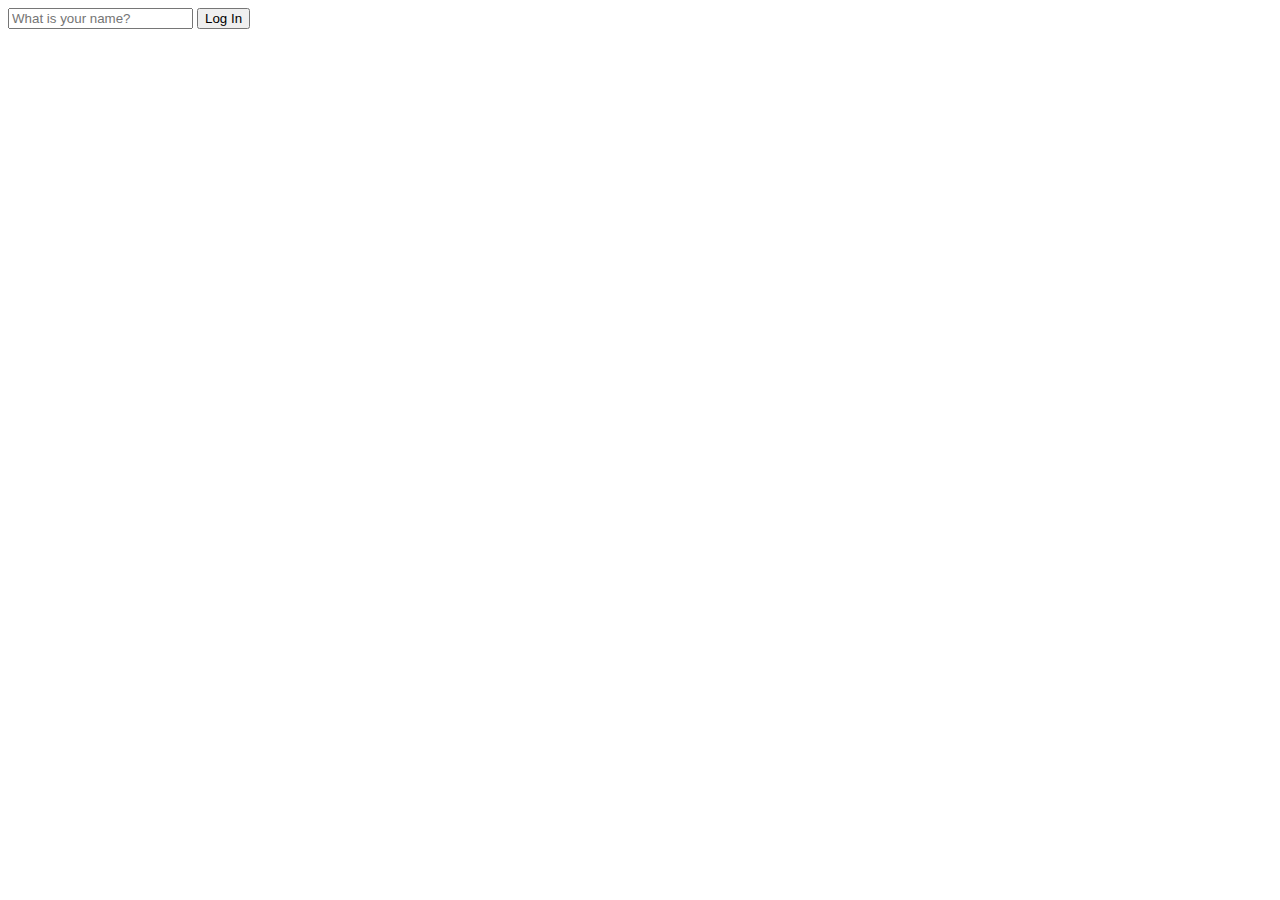
==== momentum/index.html @ 4f6c20a8 "19" ====
<!DOCTYPE html>
<html lang="en">
<head>
    <meta charset="UTF-8">
    <meta http-equiv="X-UA-Compatible" content="IE=edge">
    <meta name="viewport" content="width=device-width, initial-scale=1.0">
    <link rel="stylesheet" href="style.css">
    <title>Momentum App</title>
</head>
<body>
  <form id="login-form" class="hidden">
    <input 
    required 
    maxlength="15"
    type="text" 
    placeholder="What is your name?" />
    <button> Log In</button>
  </form>
  <h1 id="greeting" class="hidden"></h1>
  <script src="app.js"></script>
</body>
</html>
---- momentum/style.css ----
.hidden {
    display: none;
}
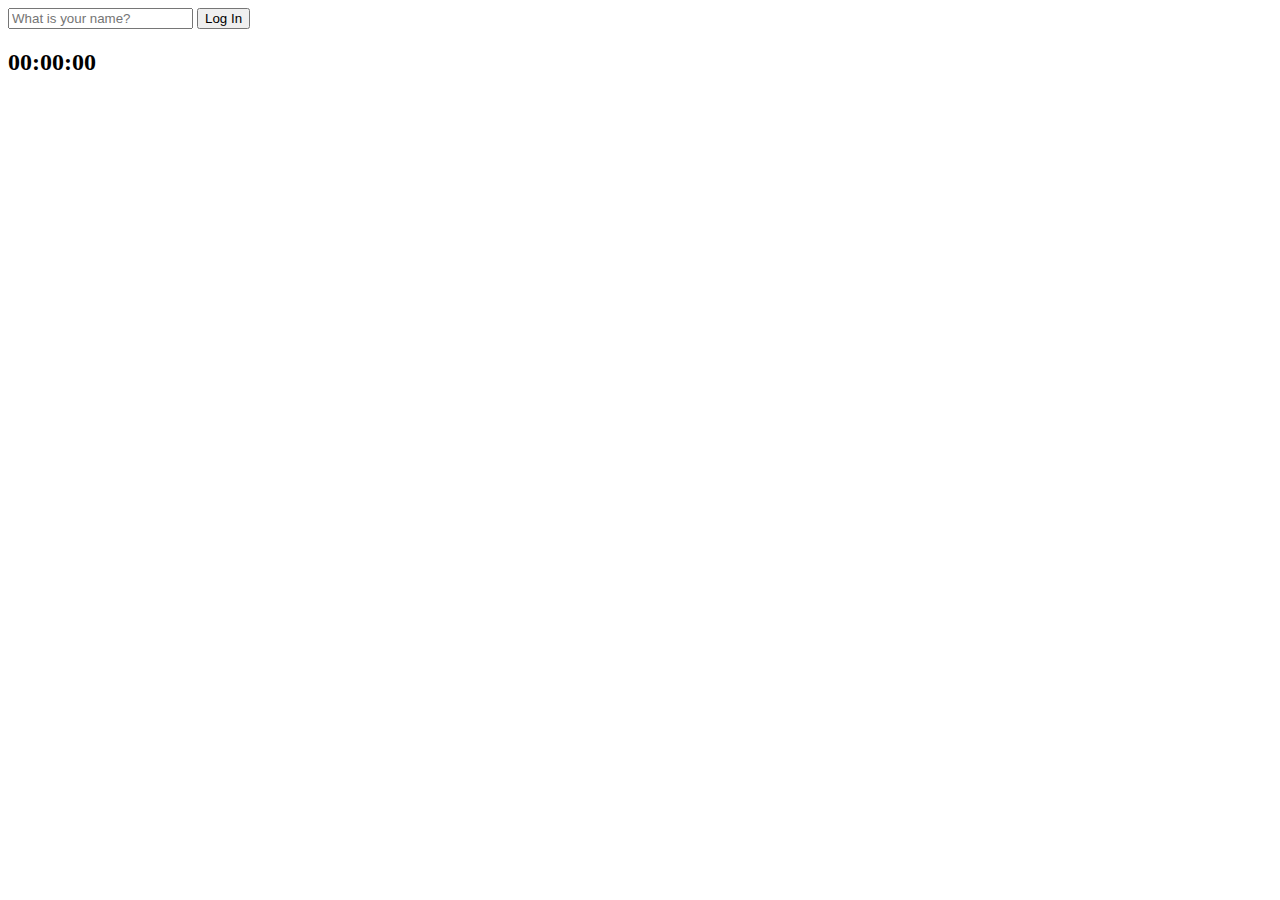
==== commit 2327f824: "21" ====
--- a/momentum/index.html
+++ b/momentum/index.html
@@ -16,7 +16,9 @@
     placeholder="What is your name?" />
     <button> Log In</button>
   </form>
+  <h2 id="clock">00:00:00</h2>
   <h1 id="greeting" class="hidden"></h1>
-  <script src="app.js"></script>
+  <script src="js/greetings.js"></script>
+  <script src="js/clock.js"></script>
 </body>
 </html>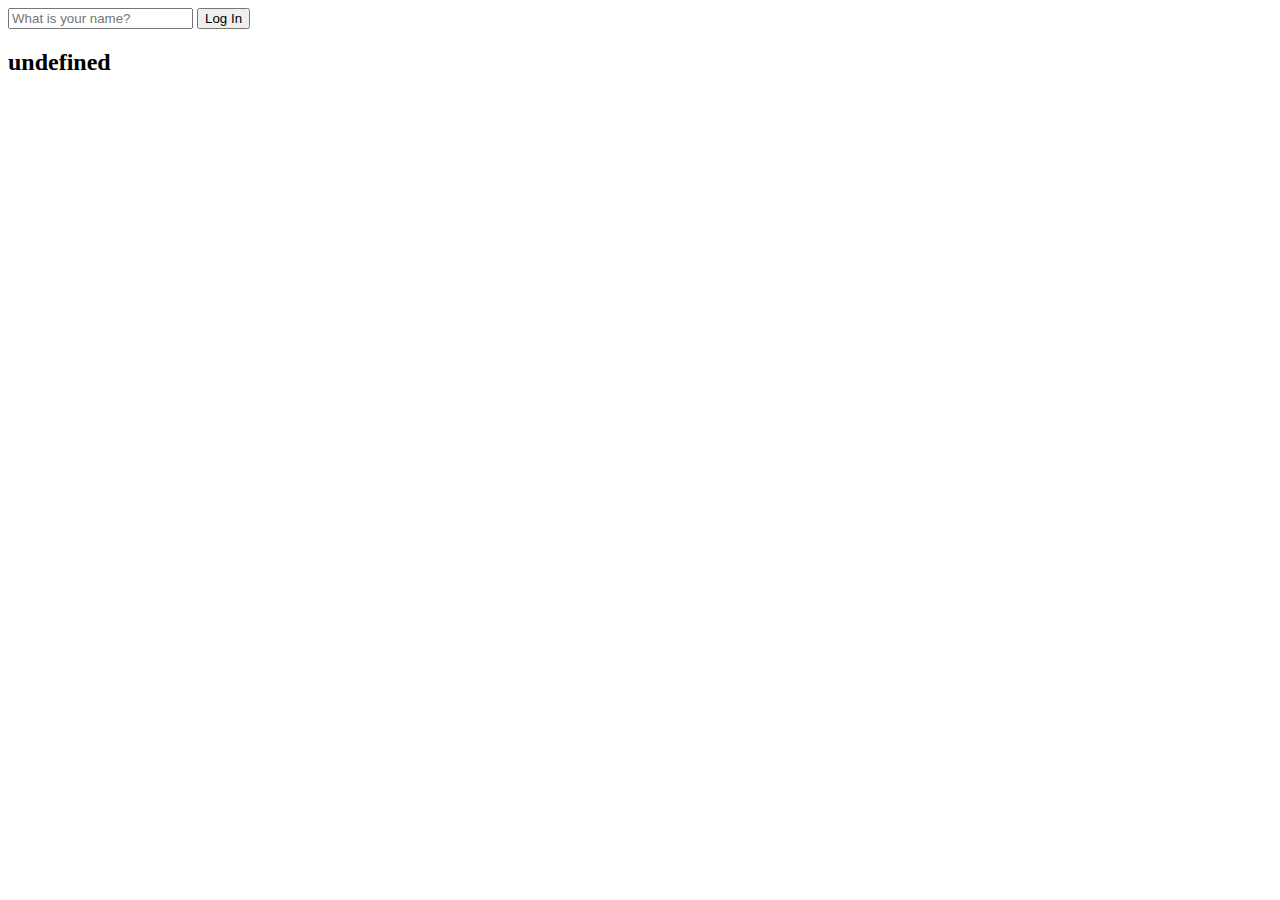
==== commit 5b095fe5: "22" ====
--- a/momentum/index.html
+++ b/momentum/index.html
@@ -4,7 +4,7 @@
     <meta charset="UTF-8">
     <meta http-equiv="X-UA-Compatible" content="IE=edge">
     <meta name="viewport" content="width=device-width, initial-scale=1.0">
-    <link rel="stylesheet" href="style.css">
+    <link rel="stylesheet" href="css/style.css">
     <title>Momentum App</title>
 </head>
 <body>
--- a/momentum/css/style.css
+++ b/momentum/css/style.css
@@ -0,0 +1,3 @@
+.hidden {
+    display: none;
+}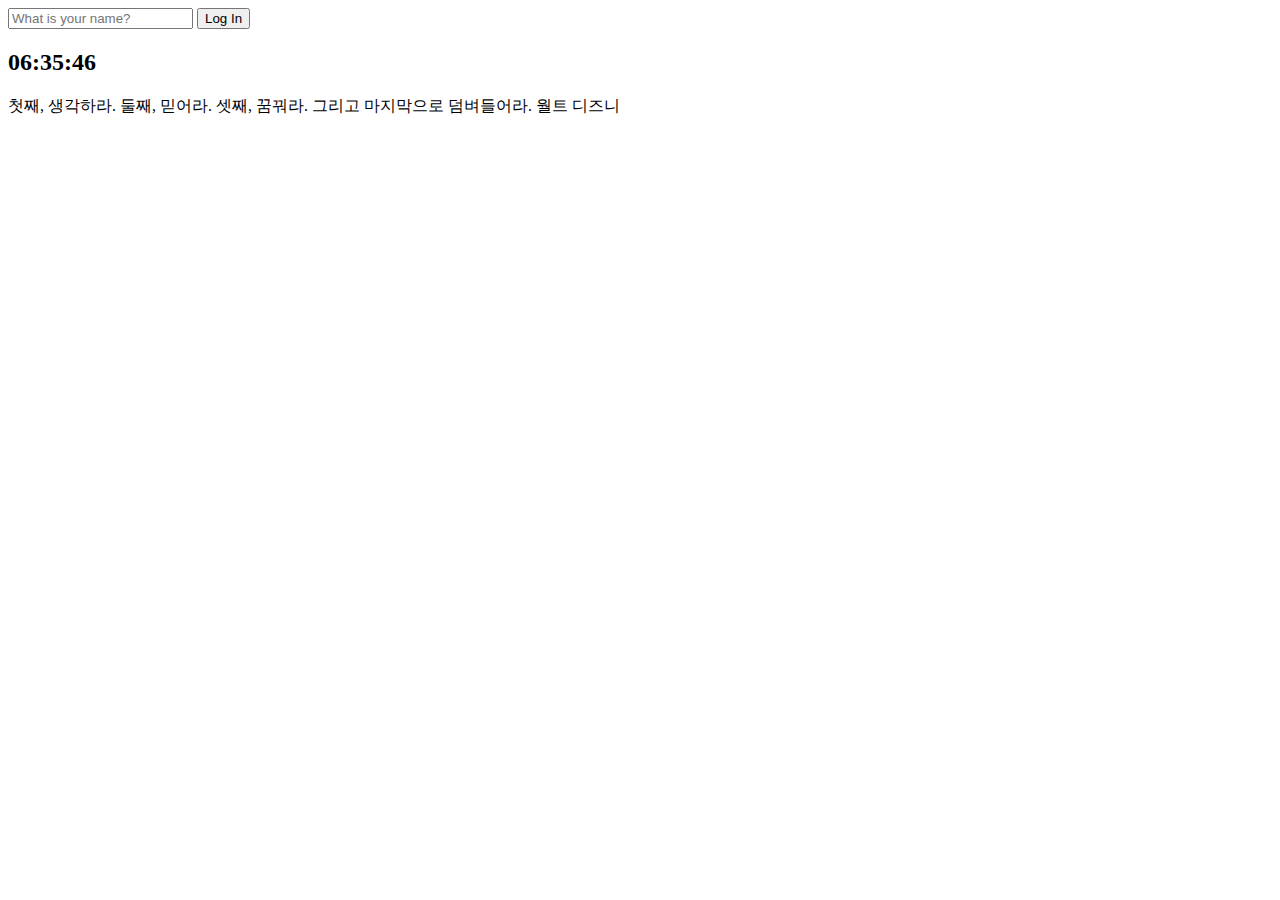
==== commit d5a65c36: "25" ====
--- a/momentum/index.html
+++ b/momentum/index.html
@@ -18,7 +18,12 @@
   </form>
   <h2 id="clock">00:00:00</h2>
   <h1 id="greeting" class="hidden"></h1>
+  <div id="quote">
+    <span></span>
+    <span></span>
+  </div>
   <script src="js/greetings.js"></script>
   <script src="js/clock.js"></script>
+  <script src="js/quotes.js"></script>
 </body>
 </html>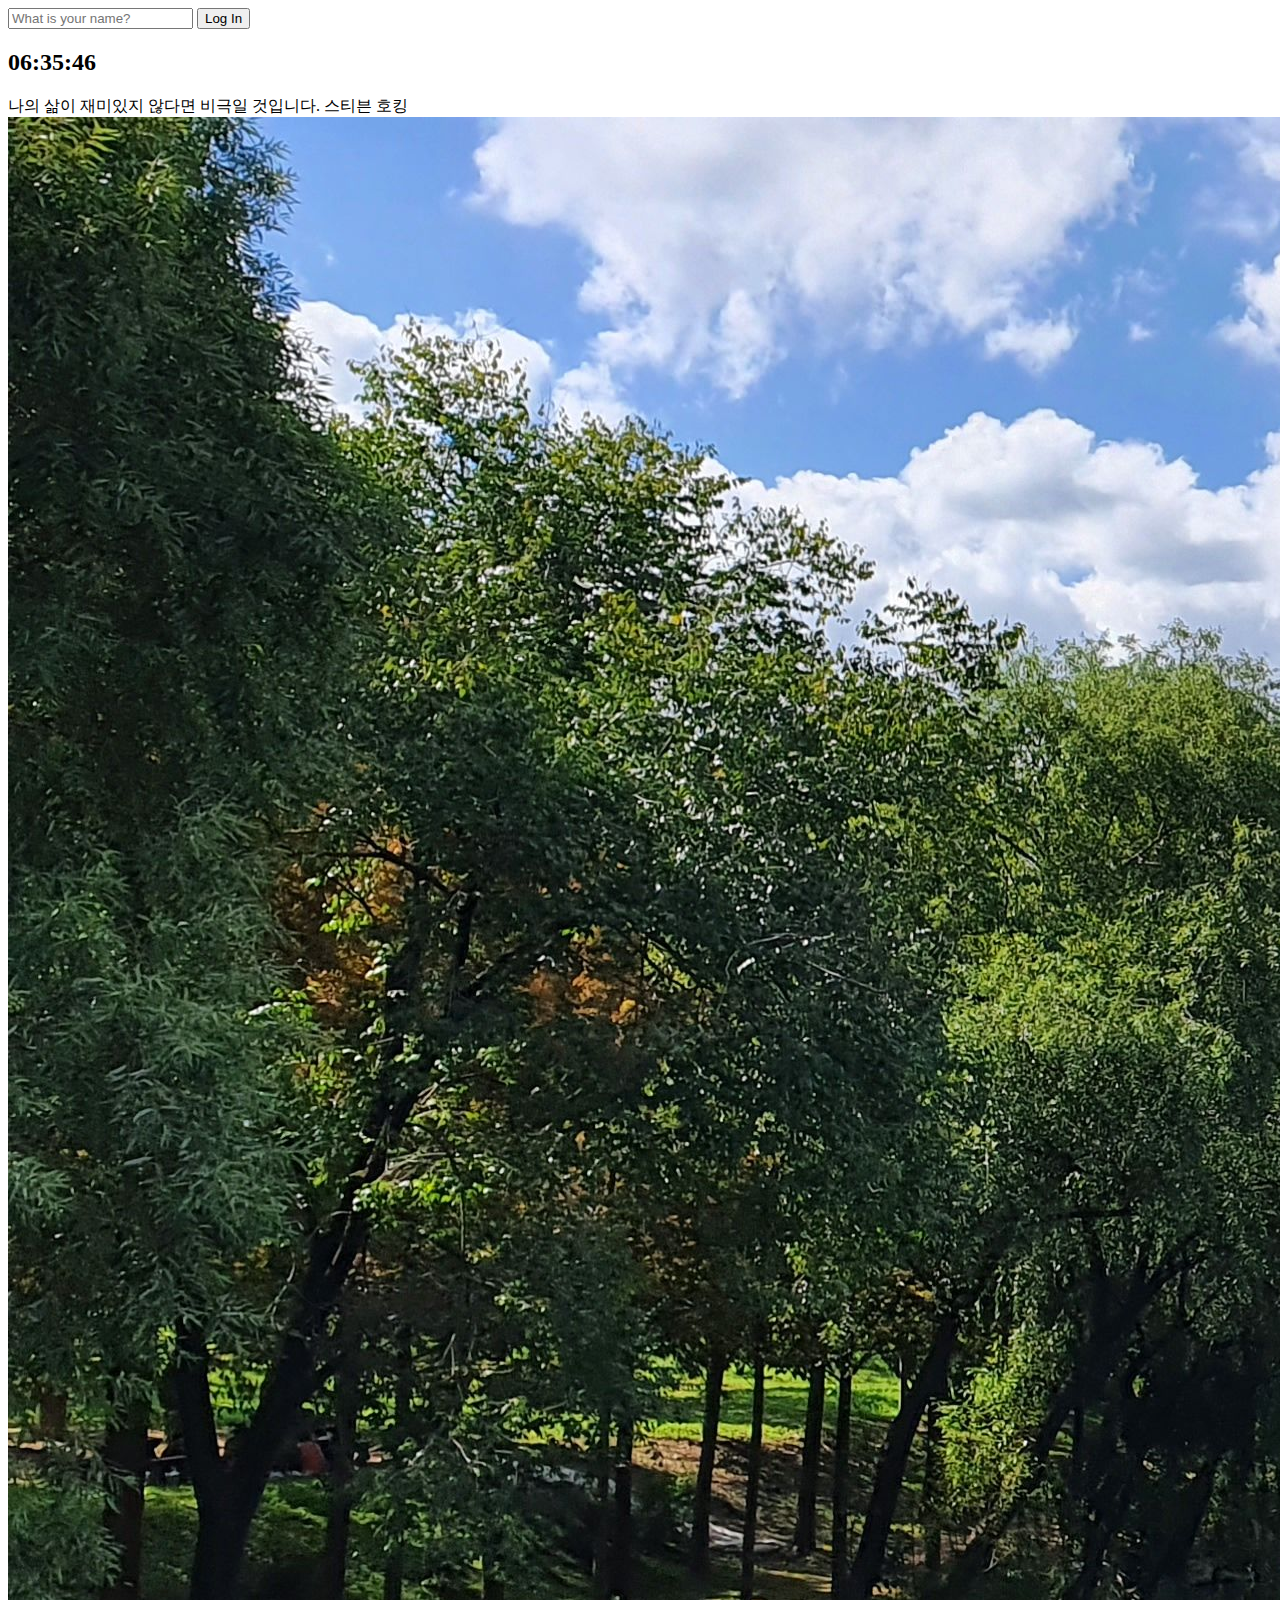
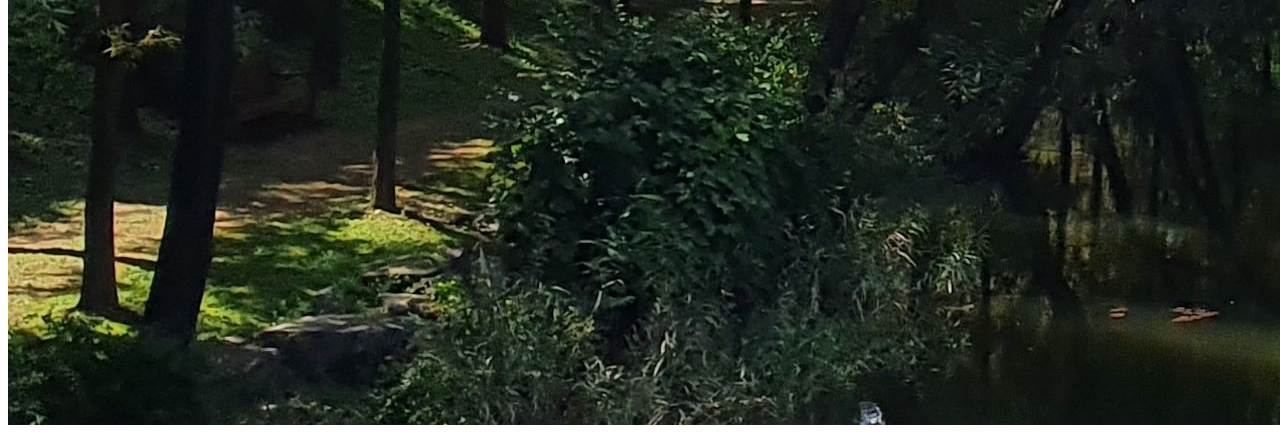
==== commit caa98a3a: "26" ====
--- a/momentum/index.html
+++ b/momentum/index.html
@@ -25,5 +25,6 @@
   <script src="js/greetings.js"></script>
   <script src="js/clock.js"></script>
   <script src="js/quotes.js"></script>
+  <script src="js/background.js"></script>
 </body>
 </html>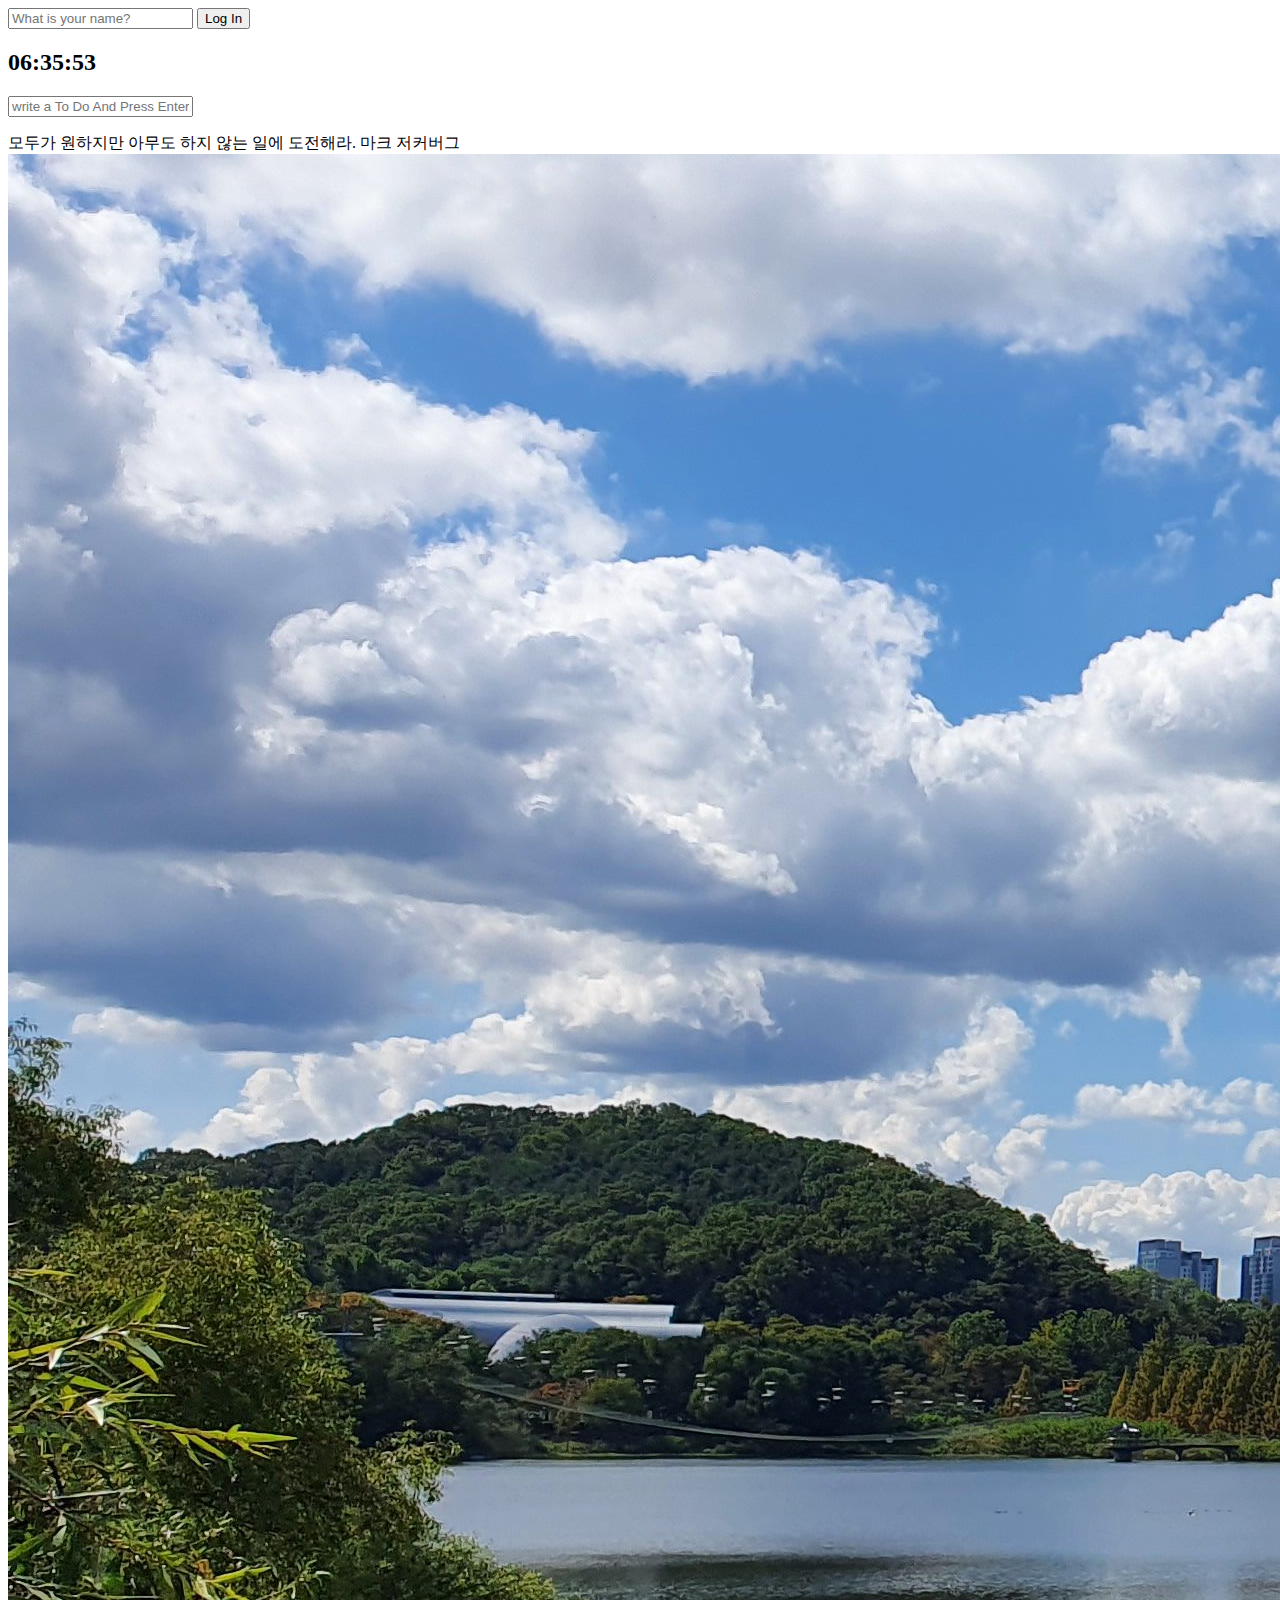
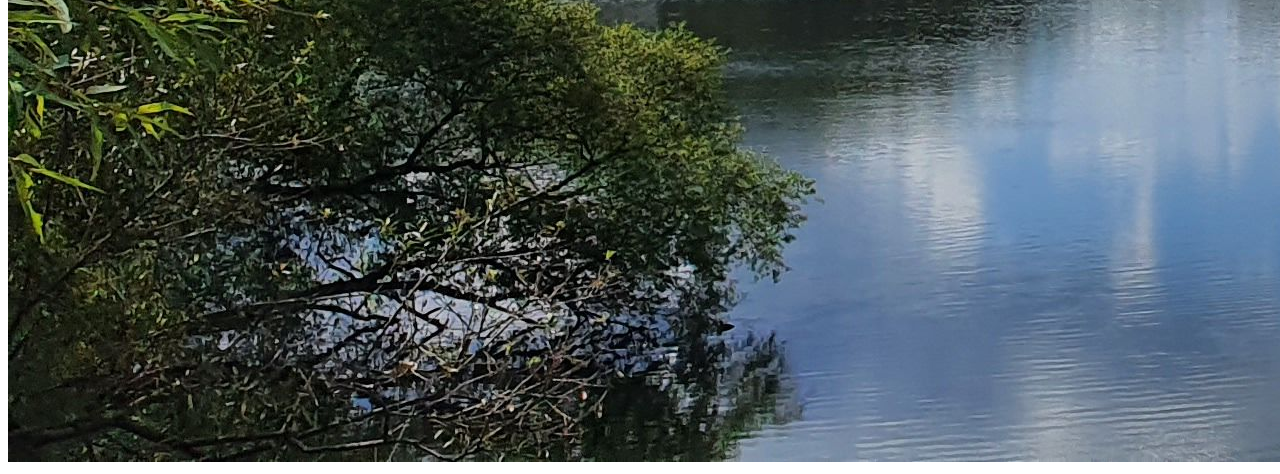
==== commit d1497fd0: "27" ====
--- a/momentum/index.html
+++ b/momentum/index.html
@@ -18,6 +18,10 @@
   </form>
   <h2 id="clock">00:00:00</h2>
   <h1 id="greeting" class="hidden"></h1>
+  <form id="todo-form">
+    <input type="text" placeholder="write a To Do And Press Enter" required>
+  </form>
+  <ul id="todo-list"></ul>  
   <div id="quote">
     <span></span>
     <span></span>
@@ -26,5 +30,6 @@
   <script src="js/clock.js"></script>
   <script src="js/quotes.js"></script>
   <script src="js/background.js"></script>
+  <script src="js/todo.js"></script>
 </body>
 </html>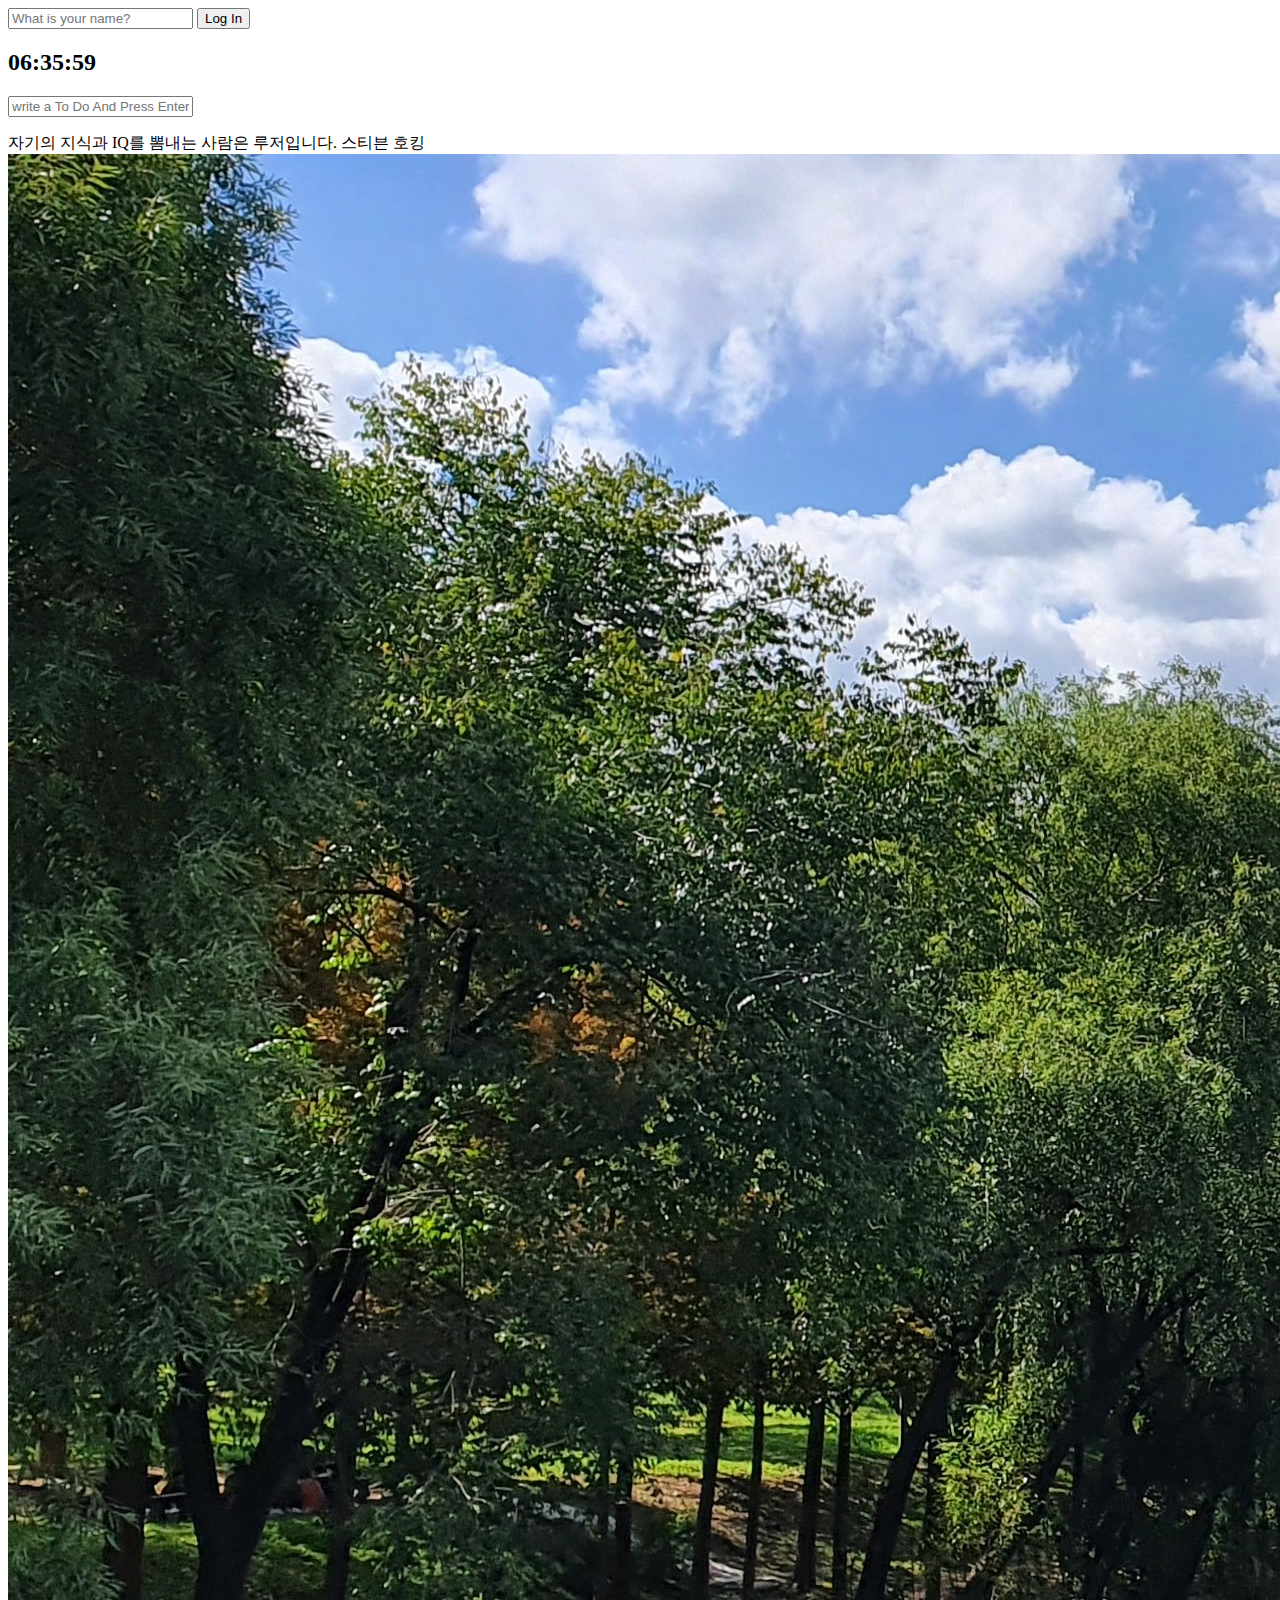
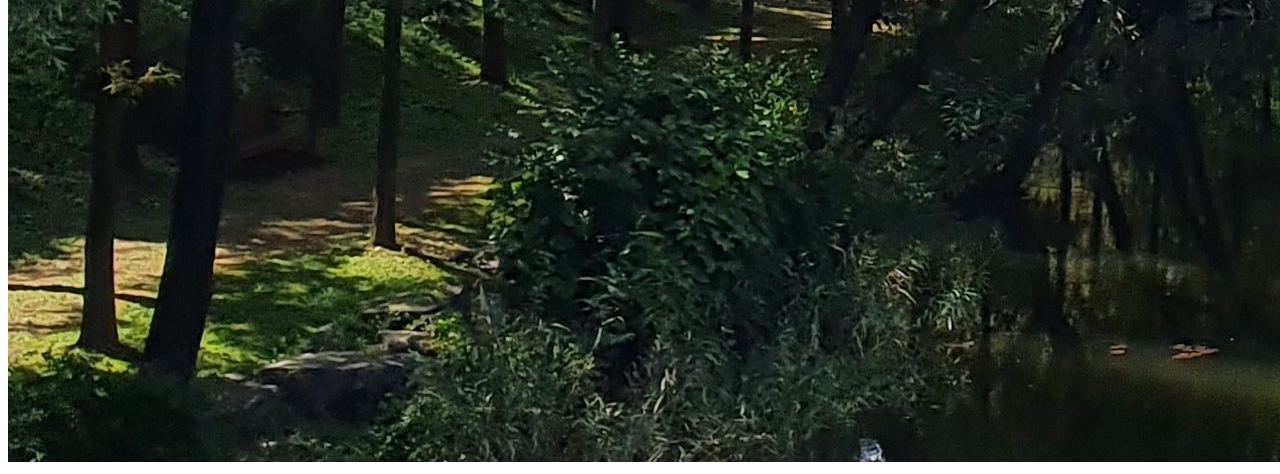
==== commit eeda5ad0: "30" ====
--- a/momentum/index.html
+++ b/momentum/index.html
@@ -21,7 +21,7 @@
   <form id="todo-form">
     <input type="text" placeholder="write a To Do And Press Enter" required>
   </form>
-  <ul id="todo-list"></ul>  
+  <ul id="todo-list"></ul> 
   <div id="quote">
     <span></span>
     <span></span>
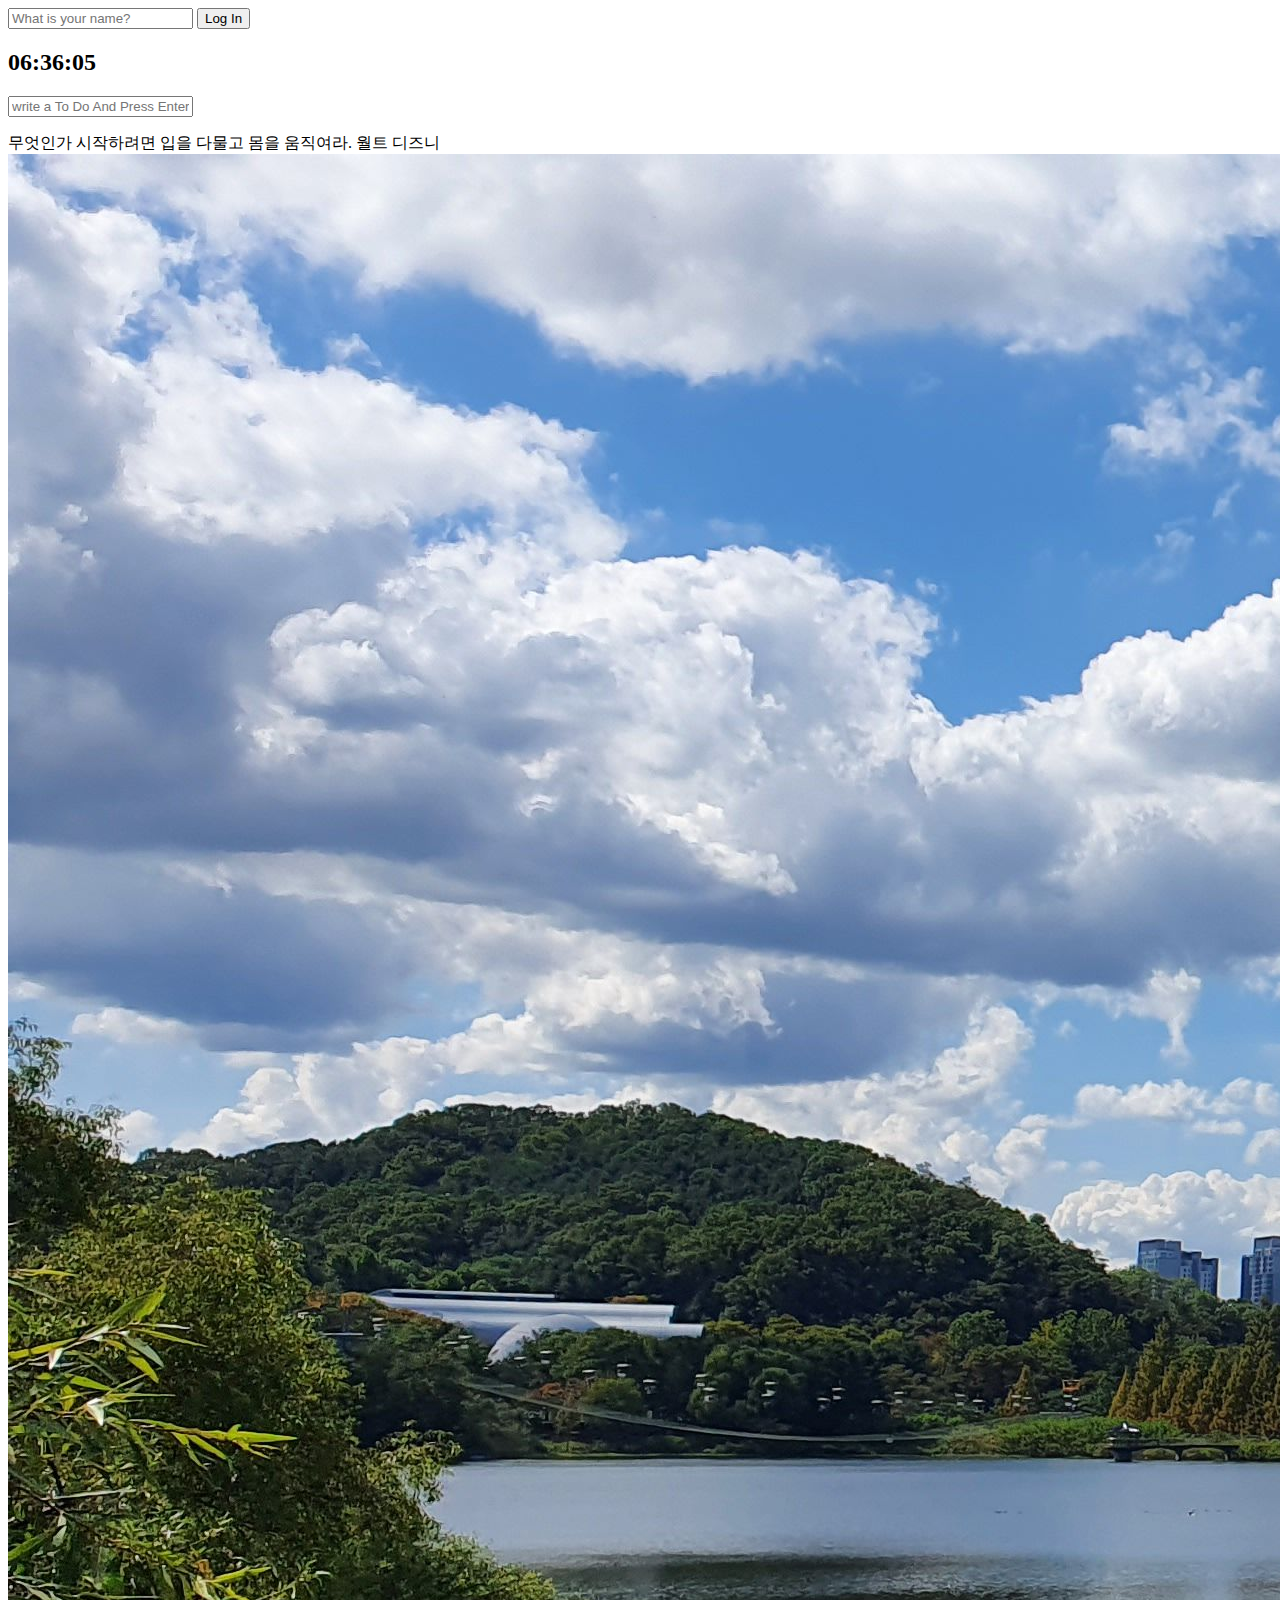
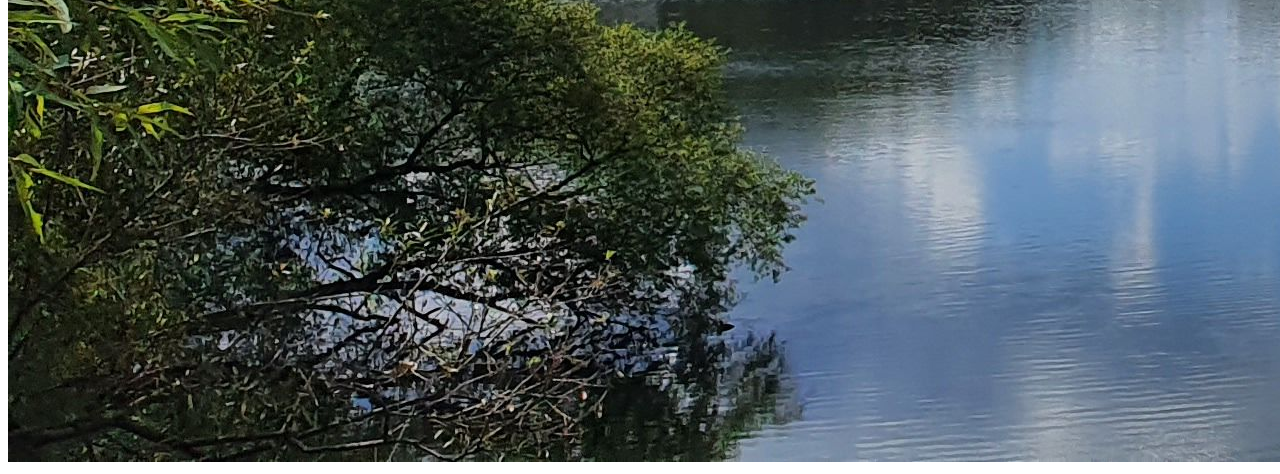
==== commit d401701c: "35" ====
--- a/momentum/index.html
+++ b/momentum/index.html
@@ -31,5 +31,6 @@
   <script src="js/quotes.js"></script>
   <script src="js/background.js"></script>
   <script src="js/todo.js"></script>
+  <script src="js/weather.js"></script>
 </body>
 </html>